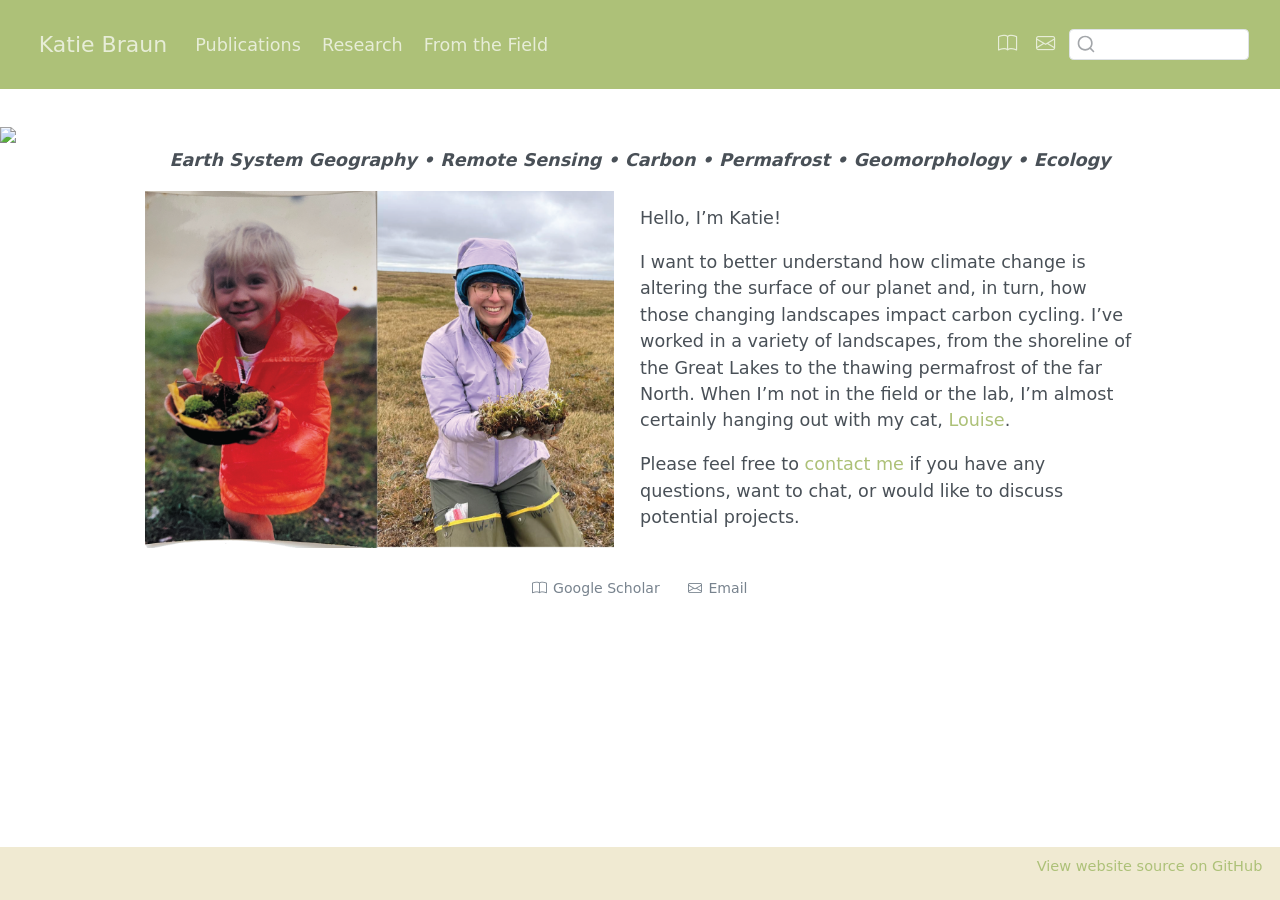
==== docs/index.html @ 7e9481cc "Initial website" ====
<!DOCTYPE html>
<html xmlns="http://www.w3.org/1999/xhtml" lang="en" xml:lang="en"><head>

<meta charset="utf-8">
<meta name="generator" content="quarto-1.4.550">

<meta name="viewport" content="width=device-width, initial-scale=1.0, user-scalable=yes">


<title>Katie Braun</title>
<style>
code{white-space: pre-wrap;}
span.smallcaps{font-variant: small-caps;}
div.columns{display: flex; gap: min(4vw, 1.5em);}
div.column{flex: auto; overflow-x: auto;}
div.hanging-indent{margin-left: 1.5em; text-indent: -1.5em;}
ul.task-list{list-style: none;}
ul.task-list li input[type="checkbox"] {
  width: 0.8em;
  margin: 0 0.8em 0.2em -1em; /* quarto-specific, see https://github.com/quarto-dev/quarto-cli/issues/4556 */ 
  vertical-align: middle;
}
</style>


<script src="site_libs/quarto-nav/quarto-nav.js"></script>
<script src="site_libs/clipboard/clipboard.min.js"></script>
<script src="site_libs/quarto-search/autocomplete.umd.js"></script>
<script src="site_libs/quarto-search/fuse.min.js"></script>
<script src="site_libs/quarto-search/quarto-search.js"></script>
<meta name="quarto:offset" content="./">
<link href="./img/favicon.png" rel="icon" type="image/png">
<script src="site_libs/quarto-html/quarto.js"></script>
<script src="site_libs/quarto-html/popper.min.js"></script>
<script src="site_libs/quarto-html/tippy.umd.min.js"></script>
<link href="site_libs/quarto-html/tippy.css" rel="stylesheet">
<link href="site_libs/quarto-html/quarto-syntax-highlighting.css" rel="stylesheet" id="quarto-text-highlighting-styles">
<script src="site_libs/bootstrap/bootstrap.min.js"></script>
<link href="site_libs/bootstrap/bootstrap-icons.css" rel="stylesheet">
<link href="site_libs/bootstrap/bootstrap.min.css" rel="stylesheet" id="quarto-bootstrap" data-mode="light">
<script id="quarto-search-options" type="application/json">{
  "location": "navbar",
  "copy-button": false,
  "collapse-after": 3,
  "panel-placement": "end",
  "type": "textbox",
  "limit": 50,
  "keyboard-shortcut": [
    "f",
    "/",
    "s"
  ],
  "language": {
    "search-no-results-text": "No results",
    "search-matching-documents-text": "matching documents",
    "search-copy-link-title": "Copy link to search",
    "search-hide-matches-text": "Hide additional matches",
    "search-more-match-text": "more match in this document",
    "search-more-matches-text": "more matches in this document",
    "search-clear-button-title": "Clear",
    "search-text-placeholder": "",
    "search-detached-cancel-button-title": "Cancel",
    "search-submit-button-title": "Submit",
    "search-label": "Search"
  }
}</script>


</head>

<body class="nav-fixed fullcontent">

<div id="quarto-search-results"></div>
  <header id="quarto-header" class="headroom fixed-top">
    <nav class="navbar navbar-expand-lg " data-bs-theme="dark">
      <div class="navbar-container container-fluid">
      <div class="navbar-brand-container mx-auto">
    <a href="./index.html" class="navbar-brand navbar-brand-logo">
    <img src="./img/logo.png" alt="" class="navbar-logo">
    </a>
    <a class="navbar-brand" href="./index.html">
    <span class="navbar-title">Katie Braun</span>
    </a>
  </div>
            <div id="quarto-search" class="" title="Search"></div>
          <button class="navbar-toggler" type="button" data-bs-toggle="collapse" data-bs-target="#navbarCollapse" aria-controls="navbarCollapse" aria-expanded="false" aria-label="Toggle navigation" onclick="if (window.quartoToggleHeadroom) { window.quartoToggleHeadroom(); }">
  <span class="navbar-toggler-icon"></span>
</button>
          <div class="collapse navbar-collapse" id="navbarCollapse">
            <ul class="navbar-nav navbar-nav-scroll me-auto">
  <li class="nav-item">
    <a class="nav-link" href="./pubs/pubs.html"> 
<span class="menu-text">Publications</span></a>
  </li>  
  <li class="nav-item">
    <a class="nav-link" href="./research/research.html"> 
<span class="menu-text">Research</span></a>
  </li>  
  <li class="nav-item">
    <a class="nav-link" href="./updates/updates.html"> 
<span class="menu-text">From the Field</span></a>
  </li>  
</ul>
            <ul class="navbar-nav navbar-nav-scroll ms-auto">
  <li class="nav-item compact">
    <a class="nav-link" href="https://scholar.google.com/citations?user=4-7sjHIAAAAJ&amp;hl=en&amp;oi=ao"> <i class="bi bi-book" role="img">
</i> 
<span class="menu-text"></span></a>
  </li>  
  <li class="nav-item compact">
    <a class="nav-link" href="mailto:knbraun@wisc.edu"> <i class="bi bi-envelope" role="img" aria-label="email">
</i> 
<span class="menu-text"></span></a>
  </li>  
</ul>
          </div> <!-- /navcollapse -->
          <div class="quarto-navbar-tools">
</div>
      </div> <!-- /container-fluid -->
    </nav>
</header>
<!-- content -->
<div id="quarto-content" class="quarto-container page-columns page-rows-contents page-layout-article page-navbar">
<!-- sidebar -->
<!-- margin-sidebar -->
    
<!-- main -->
<main class="content page-columns page-full" id="quarto-document-content">




<div class="column-screen">
<img src="./img/banner.png" class="no-lightbox img-fluid">
<p style="text-align: center;">
<strong><em>Earth System Geography • Remote Sensing • Carbon • Permafrost • Geomorphology • Ecology</em></strong>
</p>
</div>
<div class="quarto-about-broadside column-page content">
  <div class="about-main">
    <div class="about-entity" style="background-image: url('/img/Katie.png')"></div>
    <div class="about-contents"><div id="about-block">
<p>Hello, I’m Katie!</p>
<p>I want to better understand how climate change is altering the surface of our planet and, in turn, how those changing landscapes impact carbon cycling. I’ve worked in a variety of landscapes, from the shoreline of the Great Lakes to the thawing permafrost of the far North. When I’m not in the field or the lab, I’m almost certainly hanging out with my cat, <a href="./cat/cat.html">Louise</a>.</p>
<p>Please feel free to <a href="mailto:knbraun@wisc.edu">contact me</a> if you have any questions, want to chat, or would like to discuss potential projects.</p>
</div></div>
  </div>
  <div class="about-links">
  <a href="https://scholar.google.com/citations?user=4-7sjHIAAAAJ&amp;hl=en&amp;oi=ao" class="about-link" rel="" target="">
    <i class="bi bi-book"></i>
     <span class="about-link-text">Google Scholar</span>
  </a>
  <a href="mailto:knbraun@wisc.edu" class="about-link" rel="" target="">
    <i class="bi bi-envelope"></i>
     <span class="about-link-text">Email</span>
  </a>
</div>
</div>





</main> <!-- /main -->
<script id="quarto-html-after-body" type="application/javascript">
window.document.addEventListener("DOMContentLoaded", function (event) {
  const toggleBodyColorMode = (bsSheetEl) => {
    const mode = bsSheetEl.getAttribute("data-mode");
    const bodyEl = window.document.querySelector("body");
    if (mode === "dark") {
      bodyEl.classList.add("quarto-dark");
      bodyEl.classList.remove("quarto-light");
    } else {
      bodyEl.classList.add("quarto-light");
      bodyEl.classList.remove("quarto-dark");
    }
  }
  const toggleBodyColorPrimary = () => {
    const bsSheetEl = window.document.querySelector("link#quarto-bootstrap");
    if (bsSheetEl) {
      toggleBodyColorMode(bsSheetEl);
    }
  }
  toggleBodyColorPrimary();  
  const isCodeAnnotation = (el) => {
    for (const clz of el.classList) {
      if (clz.startsWith('code-annotation-')) {                     
        return true;
      }
    }
    return false;
  }
  const clipboard = new window.ClipboardJS('.code-copy-button', {
    text: function(trigger) {
      const codeEl = trigger.previousElementSibling.cloneNode(true);
      for (const childEl of codeEl.children) {
        if (isCodeAnnotation(childEl)) {
          childEl.remove();
        }
      }
      return codeEl.innerText;
    }
  });
  clipboard.on('success', function(e) {
    // button target
    const button = e.trigger;
    // don't keep focus
    button.blur();
    // flash "checked"
    button.classList.add('code-copy-button-checked');
    var currentTitle = button.getAttribute("title");
    button.setAttribute("title", "Copied!");
    let tooltip;
    if (window.bootstrap) {
      button.setAttribute("data-bs-toggle", "tooltip");
      button.setAttribute("data-bs-placement", "left");
      button.setAttribute("data-bs-title", "Copied!");
      tooltip = new bootstrap.Tooltip(button, 
        { trigger: "manual", 
          customClass: "code-copy-button-tooltip",
          offset: [0, -8]});
      tooltip.show();    
    }
    setTimeout(function() {
      if (tooltip) {
        tooltip.hide();
        button.removeAttribute("data-bs-title");
        button.removeAttribute("data-bs-toggle");
        button.removeAttribute("data-bs-placement");
      }
      button.setAttribute("title", currentTitle);
      button.classList.remove('code-copy-button-checked');
    }, 1000);
    // clear code selection
    e.clearSelection();
  });
  function tippyHover(el, contentFn, onTriggerFn, onUntriggerFn) {
    const config = {
      allowHTML: true,
      maxWidth: 500,
      delay: 100,
      arrow: false,
      appendTo: function(el) {
          return el.parentElement;
      },
      interactive: true,
      interactiveBorder: 10,
      theme: 'quarto',
      placement: 'bottom-start',
    };
    if (contentFn) {
      config.content = contentFn;
    }
    if (onTriggerFn) {
      config.onTrigger = onTriggerFn;
    }
    if (onUntriggerFn) {
      config.onUntrigger = onUntriggerFn;
    }
    window.tippy(el, config); 
  }
  const noterefs = window.document.querySelectorAll('a[role="doc-noteref"]');
  for (var i=0; i<noterefs.length; i++) {
    const ref = noterefs[i];
    tippyHover(ref, function() {
      // use id or data attribute instead here
      let href = ref.getAttribute('data-footnote-href') || ref.getAttribute('href');
      try { href = new URL(href).hash; } catch {}
      const id = href.replace(/^#\/?/, "");
      const note = window.document.getElementById(id);
      return note.innerHTML;
    });
  }
  const xrefs = window.document.querySelectorAll('a.quarto-xref');
  const processXRef = (id, note) => {
    // Strip column container classes
    const stripColumnClz = (el) => {
      el.classList.remove("page-full", "page-columns");
      if (el.children) {
        for (const child of el.children) {
          stripColumnClz(child);
        }
      }
    }
    stripColumnClz(note)
    if (id === null || id.startsWith('sec-')) {
      // Special case sections, only their first couple elements
      const container = document.createElement("div");
      if (note.children && note.children.length > 2) {
        container.appendChild(note.children[0].cloneNode(true));
        for (let i = 1; i < note.children.length; i++) {
          const child = note.children[i];
          if (child.tagName === "P" && child.innerText === "") {
            continue;
          } else {
            container.appendChild(child.cloneNode(true));
            break;
          }
        }
        if (window.Quarto?.typesetMath) {
          window.Quarto.typesetMath(container);
        }
        return container.innerHTML
      } else {
        if (window.Quarto?.typesetMath) {
          window.Quarto.typesetMath(note);
        }
        return note.innerHTML;
      }
    } else {
      // Remove any anchor links if they are present
      const anchorLink = note.querySelector('a.anchorjs-link');
      if (anchorLink) {
        anchorLink.remove();
      }
      if (window.Quarto?.typesetMath) {
        window.Quarto.typesetMath(note);
      }
      // TODO in 1.5, we should make sure this works without a callout special case
      if (note.classList.contains("callout")) {
        return note.outerHTML;
      } else {
        return note.innerHTML;
      }
    }
  }
  for (var i=0; i<xrefs.length; i++) {
    const xref = xrefs[i];
    tippyHover(xref, undefined, function(instance) {
      instance.disable();
      let url = xref.getAttribute('href');
      let hash = undefined; 
      if (url.startsWith('#')) {
        hash = url;
      } else {
        try { hash = new URL(url).hash; } catch {}
      }
      if (hash) {
        const id = hash.replace(/^#\/?/, "");
        const note = window.document.getElementById(id);
        if (note !== null) {
          try {
            const html = processXRef(id, note.cloneNode(true));
            instance.setContent(html);
          } finally {
            instance.enable();
            instance.show();
          }
        } else {
          // See if we can fetch this
          fetch(url.split('#')[0])
          .then(res => res.text())
          .then(html => {
            const parser = new DOMParser();
            const htmlDoc = parser.parseFromString(html, "text/html");
            const note = htmlDoc.getElementById(id);
            if (note !== null) {
              const html = processXRef(id, note);
              instance.setContent(html);
            } 
          }).finally(() => {
            instance.enable();
            instance.show();
          });
        }
      } else {
        // See if we can fetch a full url (with no hash to target)
        // This is a special case and we should probably do some content thinning / targeting
        fetch(url)
        .then(res => res.text())
        .then(html => {
          const parser = new DOMParser();
          const htmlDoc = parser.parseFromString(html, "text/html");
          const note = htmlDoc.querySelector('main.content');
          if (note !== null) {
            // This should only happen for chapter cross references
            // (since there is no id in the URL)
            // remove the first header
            if (note.children.length > 0 && note.children[0].tagName === "HEADER") {
              note.children[0].remove();
            }
            const html = processXRef(null, note);
            instance.setContent(html);
          } 
        }).finally(() => {
          instance.enable();
          instance.show();
        });
      }
    }, function(instance) {
    });
  }
      let selectedAnnoteEl;
      const selectorForAnnotation = ( cell, annotation) => {
        let cellAttr = 'data-code-cell="' + cell + '"';
        let lineAttr = 'data-code-annotation="' +  annotation + '"';
        const selector = 'span[' + cellAttr + '][' + lineAttr + ']';
        return selector;
      }
      const selectCodeLines = (annoteEl) => {
        const doc = window.document;
        const targetCell = annoteEl.getAttribute("data-target-cell");
        const targetAnnotation = annoteEl.getAttribute("data-target-annotation");
        const annoteSpan = window.document.querySelector(selectorForAnnotation(targetCell, targetAnnotation));
        const lines = annoteSpan.getAttribute("data-code-lines").split(",");
        const lineIds = lines.map((line) => {
          return targetCell + "-" + line;
        })
        let top = null;
        let height = null;
        let parent = null;
        if (lineIds.length > 0) {
            //compute the position of the single el (top and bottom and make a div)
            const el = window.document.getElementById(lineIds[0]);
            top = el.offsetTop;
            height = el.offsetHeight;
            parent = el.parentElement.parentElement;
          if (lineIds.length > 1) {
            const lastEl = window.document.getElementById(lineIds[lineIds.length - 1]);
            const bottom = lastEl.offsetTop + lastEl.offsetHeight;
            height = bottom - top;
          }
          if (top !== null && height !== null && parent !== null) {
            // cook up a div (if necessary) and position it 
            let div = window.document.getElementById("code-annotation-line-highlight");
            if (div === null) {
              div = window.document.createElement("div");
              div.setAttribute("id", "code-annotation-line-highlight");
              div.style.position = 'absolute';
              parent.appendChild(div);
            }
            div.style.top = top - 2 + "px";
            div.style.height = height + 4 + "px";
            div.style.left = 0;
            let gutterDiv = window.document.getElementById("code-annotation-line-highlight-gutter");
            if (gutterDiv === null) {
              gutterDiv = window.document.createElement("div");
              gutterDiv.setAttribute("id", "code-annotation-line-highlight-gutter");
              gutterDiv.style.position = 'absolute';
              const codeCell = window.document.getElementById(targetCell);
              const gutter = codeCell.querySelector('.code-annotation-gutter');
              gutter.appendChild(gutterDiv);
            }
            gutterDiv.style.top = top - 2 + "px";
            gutterDiv.style.height = height + 4 + "px";
          }
          selectedAnnoteEl = annoteEl;
        }
      };
      const unselectCodeLines = () => {
        const elementsIds = ["code-annotation-line-highlight", "code-annotation-line-highlight-gutter"];
        elementsIds.forEach((elId) => {
          const div = window.document.getElementById(elId);
          if (div) {
            div.remove();
          }
        });
        selectedAnnoteEl = undefined;
      };
        // Handle positioning of the toggle
    window.addEventListener(
      "resize",
      throttle(() => {
        elRect = undefined;
        if (selectedAnnoteEl) {
          selectCodeLines(selectedAnnoteEl);
        }
      }, 10)
    );
    function throttle(fn, ms) {
    let throttle = false;
    let timer;
      return (...args) => {
        if(!throttle) { // first call gets through
            fn.apply(this, args);
            throttle = true;
        } else { // all the others get throttled
            if(timer) clearTimeout(timer); // cancel #2
            timer = setTimeout(() => {
              fn.apply(this, args);
              timer = throttle = false;
            }, ms);
        }
      };
    }
      // Attach click handler to the DT
      const annoteDls = window.document.querySelectorAll('dt[data-target-cell]');
      for (const annoteDlNode of annoteDls) {
        annoteDlNode.addEventListener('click', (event) => {
          const clickedEl = event.target;
          if (clickedEl !== selectedAnnoteEl) {
            unselectCodeLines();
            const activeEl = window.document.querySelector('dt[data-target-cell].code-annotation-active');
            if (activeEl) {
              activeEl.classList.remove('code-annotation-active');
            }
            selectCodeLines(clickedEl);
            clickedEl.classList.add('code-annotation-active');
          } else {
            // Unselect the line
            unselectCodeLines();
            clickedEl.classList.remove('code-annotation-active');
          }
        });
      }
  const findCites = (el) => {
    const parentEl = el.parentElement;
    if (parentEl) {
      const cites = parentEl.dataset.cites;
      if (cites) {
        return {
          el,
          cites: cites.split(' ')
        };
      } else {
        return findCites(el.parentElement)
      }
    } else {
      return undefined;
    }
  };
  var bibliorefs = window.document.querySelectorAll('a[role="doc-biblioref"]');
  for (var i=0; i<bibliorefs.length; i++) {
    const ref = bibliorefs[i];
    const citeInfo = findCites(ref);
    if (citeInfo) {
      tippyHover(citeInfo.el, function() {
        var popup = window.document.createElement('div');
        citeInfo.cites.forEach(function(cite) {
          var citeDiv = window.document.createElement('div');
          citeDiv.classList.add('hanging-indent');
          citeDiv.classList.add('csl-entry');
          var biblioDiv = window.document.getElementById('ref-' + cite);
          if (biblioDiv) {
            citeDiv.innerHTML = biblioDiv.innerHTML;
          }
          popup.appendChild(citeDiv);
        });
        return popup.innerHTML;
      });
    }
  }
});
</script>
</div> <!-- /content -->
<footer class="footer">
  <div class="nav-footer">
    <div class="nav-footer-left">
      &nbsp;
    </div>   
    <div class="nav-footer-center">
      &nbsp;
    </div>
    <div class="nav-footer-right">
<p><span class="faux-block"><a href="https://github.com/marvinschmitt/quarto-website-template/">View website source on GitHub</a></span></p>
</div>
  </div>
</footer>




</body></html>
---- docs/site_libs/quarto-html/tippy.css ----
.tippy-box[data-animation=fade][data-state=hidden]{opacity:0}[data-tippy-root]{max-width:calc(100vw - 10px)}.tippy-box{position:relative;background-color:#333;color:#fff;border-radius:4px;font-size:14px;line-height:1.4;white-space:normal;outline:0;transition-property:transform,visibility,opacity}.tippy-box[data-placement^=top]>.tippy-arrow{bottom:0}.tippy-box[data-placement^=top]>.tippy-arrow:before{bottom:-7px;left:0;border-width:8px 8px 0;border-top-color:initial;transform-origin:center top}.tippy-box[data-placement^=bottom]>.tippy-arrow{top:0}.tippy-box[data-placement^=bottom]>.tippy-arrow:before{top:-7px;left:0;border-width:0 8px 8px;border-bottom-color:initial;transform-origin:center bottom}.tippy-box[data-placement^=left]>.tippy-arrow{right:0}.tippy-box[data-placement^=left]>.tippy-arrow:before{border-width:8px 0 8px 8px;border-left-color:initial;right:-7px;transform-origin:center left}.tippy-box[data-placement^=right]>.tippy-arrow{left:0}.tippy-box[data-placement^=right]>.tippy-arrow:before{left:-7px;border-width:8px 8px 8px 0;border-right-color:initial;transform-origin:center right}.tippy-box[data-inertia][data-state=visible]{transition-timing-function:cubic-bezier(.54,1.5,.38,1.11)}.tippy-arrow{width:16px;height:16px;color:#333}.tippy-arrow:before{content:"";position:absolute;border-color:transparent;border-style:solid}.tippy-content{position:relative;padding:5px 9px;z-index:1}
---- docs/site_libs/quarto-html/quarto-syntax-highlighting.css ----
/* quarto syntax highlight colors */
:root {
  --quarto-hl-ot-color: #003B4F;
  --quarto-hl-at-color: #657422;
  --quarto-hl-ss-color: #20794D;
  --quarto-hl-an-color: #5E5E5E;
  --quarto-hl-fu-color: #4758AB;
  --quarto-hl-st-color: #20794D;
  --quarto-hl-cf-color: #003B4F;
  --quarto-hl-op-color: #5E5E5E;
  --quarto-hl-er-color: #AD0000;
  --quarto-hl-bn-color: #AD0000;
  --quarto-hl-al-color: #AD0000;
  --quarto-hl-va-color: #111111;
  --quarto-hl-bu-color: inherit;
  --quarto-hl-ex-color: inherit;
  --quarto-hl-pp-color: #AD0000;
  --quarto-hl-in-color: #5E5E5E;
  --quarto-hl-vs-color: #20794D;
  --quarto-hl-wa-color: #5E5E5E;
  --quarto-hl-do-color: #5E5E5E;
  --quarto-hl-im-color: #00769E;
  --quarto-hl-ch-color: #20794D;
  --quarto-hl-dt-color: #AD0000;
  --quarto-hl-fl-color: #AD0000;
  --quarto-hl-co-color: #5E5E5E;
  --quarto-hl-cv-color: #5E5E5E;
  --quarto-hl-cn-color: #8f5902;
  --quarto-hl-sc-color: #5E5E5E;
  --quarto-hl-dv-color: #AD0000;
  --quarto-hl-kw-color: #003B4F;
}

/* other quarto variables */
:root {
  --quarto-font-monospace: SFMono-Regular, Menlo, Monaco, Consolas, "Liberation Mono", "Courier New", monospace;
}

pre > code.sourceCode > span {
  color: #003B4F;
}

code span {
  color: #003B4F;
}

code.sourceCode > span {
  color: #003B4F;
}

div.sourceCode,
div.sourceCode pre.sourceCode {
  color: #003B4F;
}

code span.ot {
  color: #003B4F;
  font-style: inherit;
}

code span.at {
  color: #657422;
  font-style: inherit;
}

code span.ss {
  color: #20794D;
  font-style: inherit;
}

code span.an {
  color: #5E5E5E;
  font-style: inherit;
}

code span.fu {
  color: #4758AB;
  font-style: inherit;
}

code span.st {
  color: #20794D;
  font-style: inherit;
}

code span.cf {
  color: #003B4F;
  font-style: inherit;
}

code span.op {
  color: #5E5E5E;
  font-style: inherit;
}

code span.er {
  color: #AD0000;
  font-style: inherit;
}

code span.bn {
  color: #AD0000;
  font-style: inherit;
}

code span.al {
  color: #AD0000;
  font-style: inherit;
}

code span.va {
  color: #111111;
  font-style: inherit;
}

code span.bu {
  font-style: inherit;
}

code span.ex {
  font-style: inherit;
}

code span.pp {
  color: #AD0000;
  font-style: inherit;
}

code span.in {
  color: #5E5E5E;
  font-style: inherit;
}

code span.vs {
  color: #20794D;
  font-style: inherit;
}

code span.wa {
  color: #5E5E5E;
  font-style: italic;
}

code span.do {
  color: #5E5E5E;
  font-style: italic;
}

code span.im {
  color: #00769E;
  font-style: inherit;
}

code span.ch {
  color: #20794D;
  font-style: inherit;
}

code span.dt {
  color: #AD0000;
  font-style: inherit;
}

code span.fl {
  color: #AD0000;
  font-style: inherit;
}

code span.co {
  color: #5E5E5E;
  font-style: inherit;
}

code span.cv {
  color: #5E5E5E;
  font-style: italic;
}

code span.cn {
  color: #8f5902;
  font-style: inherit;
}

code span.sc {
  color: #5E5E5E;
  font-style: inherit;
}

code span.dv {
  color: #AD0000;
  font-style: inherit;
}

code span.kw {
  color: #003B4F;
  font-style: inherit;
}

.prevent-inlining {
  content: "</";
}

/*# sourceMappingURL=debc5d5d77c3f9108843748ff7464032.css.map */
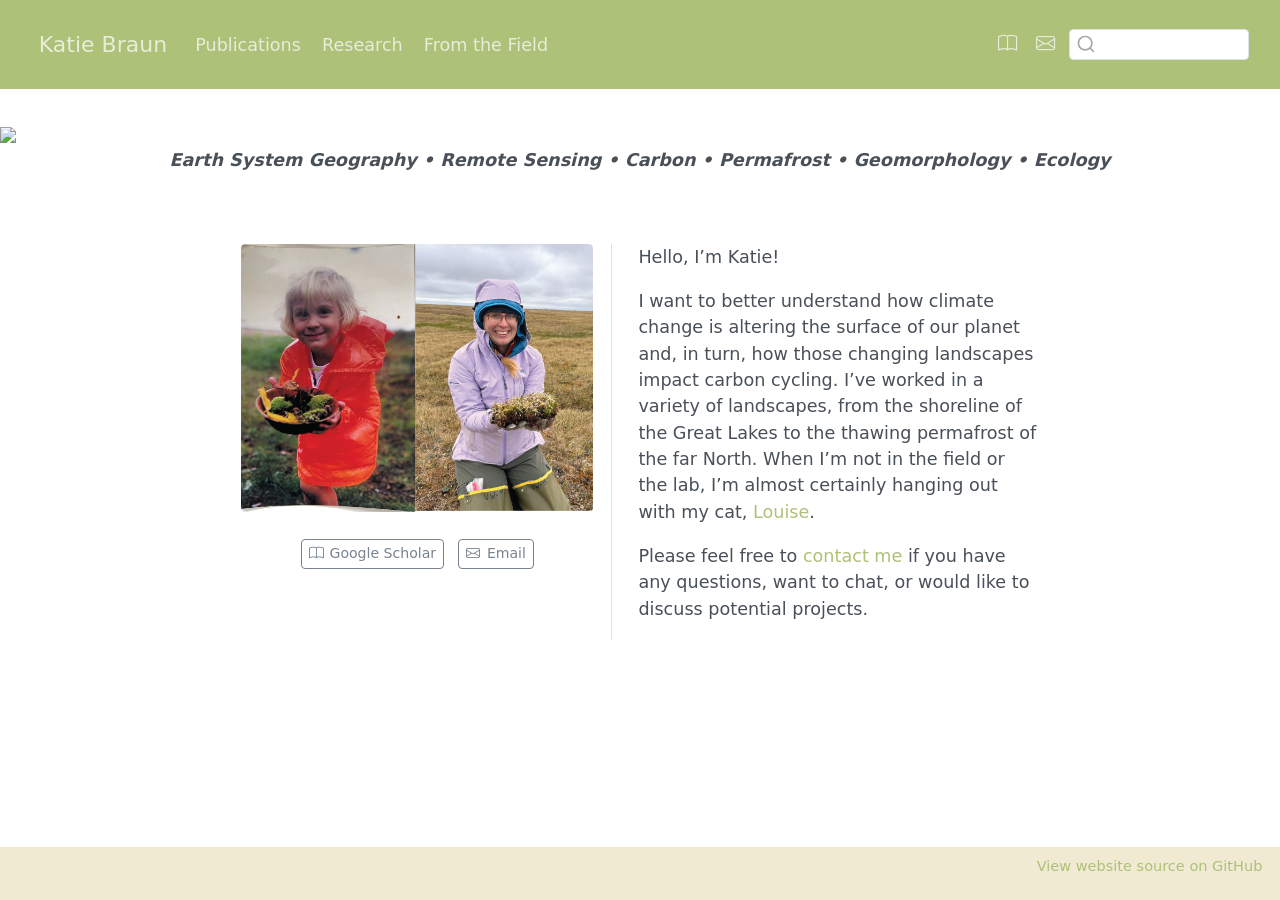
==== commit 07c17c18: "Changed about template" ====
--- a/docs/index.html
+++ b/docs/index.html
@@ -29,7 +29,6 @@
 <script src="site_libs/quarto-search/fuse.min.js"></script>
 <script src="site_libs/quarto-search/quarto-search.js"></script>
 <meta name="quarto:offset" content="./">
-<link href="./img/favicon.png" rel="icon" type="image/png">
 <script src="site_libs/quarto-html/quarto.js"></script>
 <script src="site_libs/quarto-html/popper.min.js"></script>
 <script src="site_libs/quarto-html/tippy.umd.min.js"></script>
@@ -136,16 +135,11 @@
 <strong><em>Earth System Geography • Remote Sensing • Carbon • Permafrost • Geomorphology • Ecology</em></strong>
 </p>
 </div>
-<div class="quarto-about-broadside column-page content">
-  <div class="about-main">
-    <div class="about-entity" style="background-image: url('/img/Katie.png')"></div>
-    <div class="about-contents"><div id="about-block">
-<p>Hello, I’m Katie!</p>
-<p>I want to better understand how climate change is altering the surface of our planet and, in turn, how those changing landscapes impact carbon cycling. I’ve worked in a variety of landscapes, from the shoreline of the Great Lakes to the thawing permafrost of the far North. When I’m not in the field or the lab, I’m almost certainly hanging out with my cat, <a href="./cat/cat.html">Louise</a>.</p>
-<p>Please feel free to <a href="mailto:knbraun@wisc.edu">contact me</a> if you have any questions, want to chat, or would like to discuss potential projects.</p>
-</div></div>
-  </div>
-  <div class="about-links">
+<div class="quarto-about-trestles content">
+  <div class="about-entity">
+    <img src="img/Katie.png" class="about-image
+  rounded " style="width: 20em;">
+    <div class="about-links">
   <a href="https://scholar.google.com/citations?user=4-7sjHIAAAAJ&amp;hl=en&amp;oi=ao" class="about-link" rel="" target="">
     <i class="bi bi-book"></i>
      <span class="about-link-text">Google Scholar</span>
@@ -155,6 +149,12 @@
      <span class="about-link-text">Email</span>
   </a>
 </div>
+  </div>
+  <div class="about-contents"><div id="about-block">
+<p>Hello, I’m Katie!</p>
+<p>I want to better understand how climate change is altering the surface of our planet and, in turn, how those changing landscapes impact carbon cycling. I’ve worked in a variety of landscapes, from the shoreline of the Great Lakes to the thawing permafrost of the far North. When I’m not in the field or the lab, I’m almost certainly hanging out with my cat, <a href="./cat/cat.html">Louise</a>.</p>
+<p>Please feel free to <a href="mailto:knbraun@wisc.edu">contact me</a> if you have any questions, want to chat, or would like to discuss potential projects.</p>
+</div></div>
 </div>
 
 
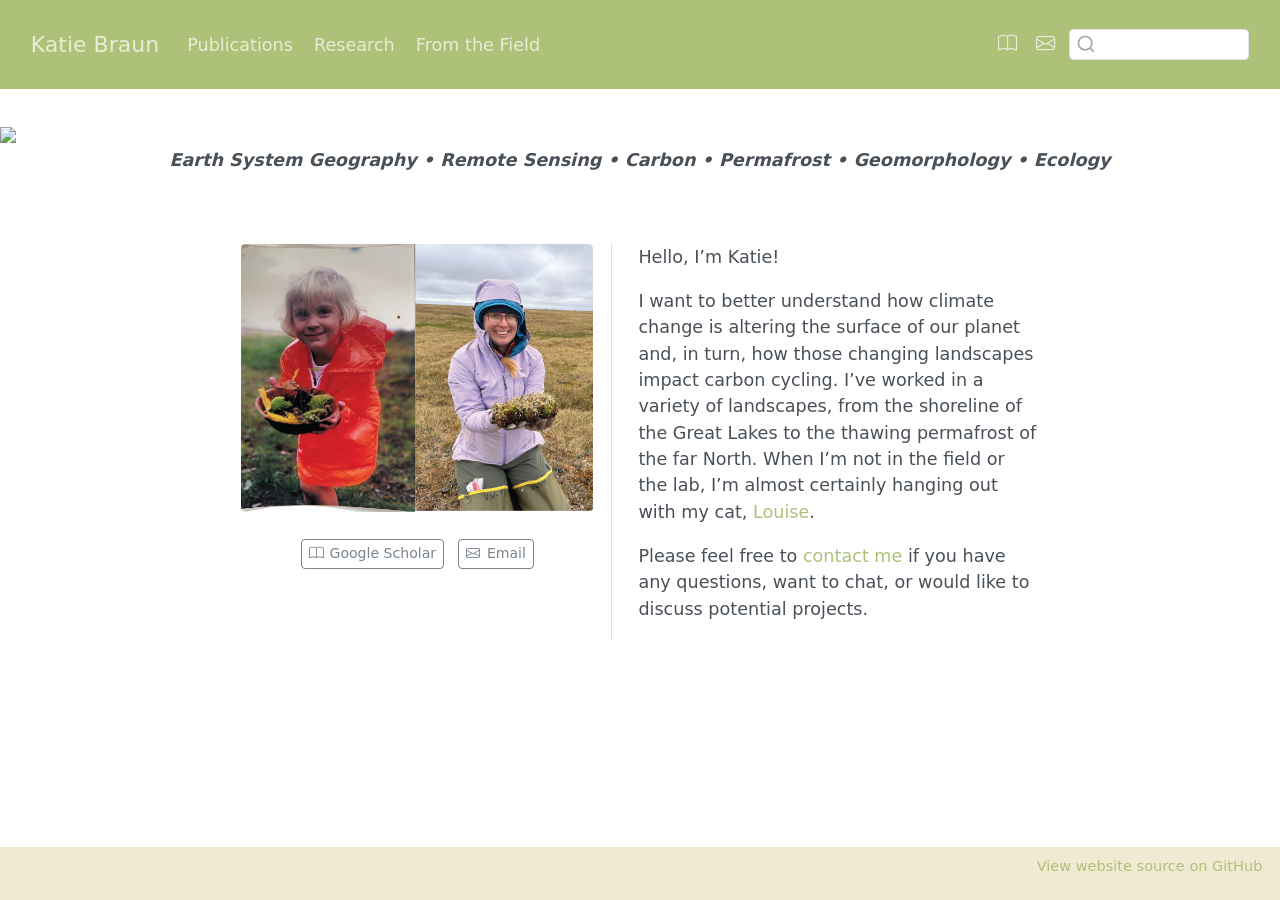
==== commit 086dd560: "Removed icon" ====
--- a/docs/index.html
+++ b/docs/index.html
@@ -74,9 +74,6 @@
     <nav class="navbar navbar-expand-lg " data-bs-theme="dark">
       <div class="navbar-container container-fluid">
       <div class="navbar-brand-container mx-auto">
-    <a href="./index.html" class="navbar-brand navbar-brand-logo">
-    <img src="./img/logo.png" alt="" class="navbar-logo">
-    </a>
     <a class="navbar-brand" href="./index.html">
     <span class="navbar-title">Katie Braun</span>
     </a>
